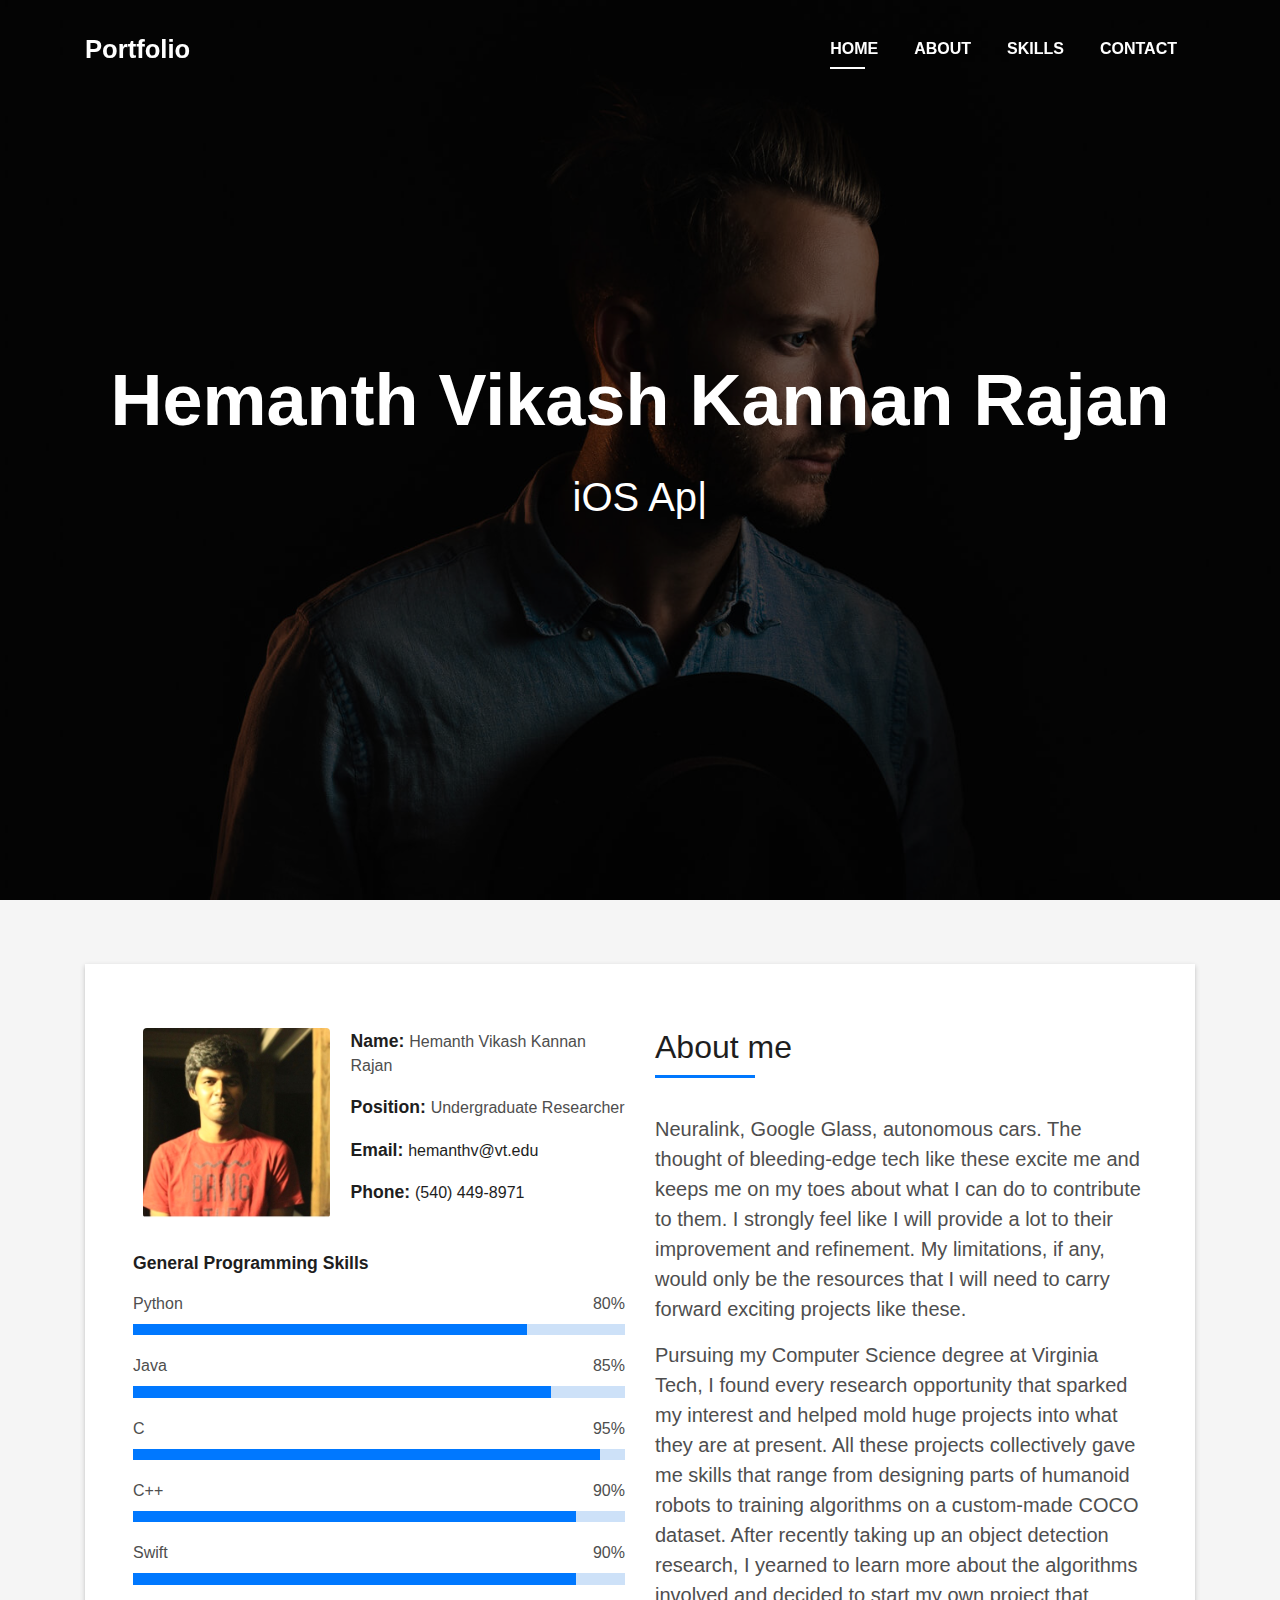
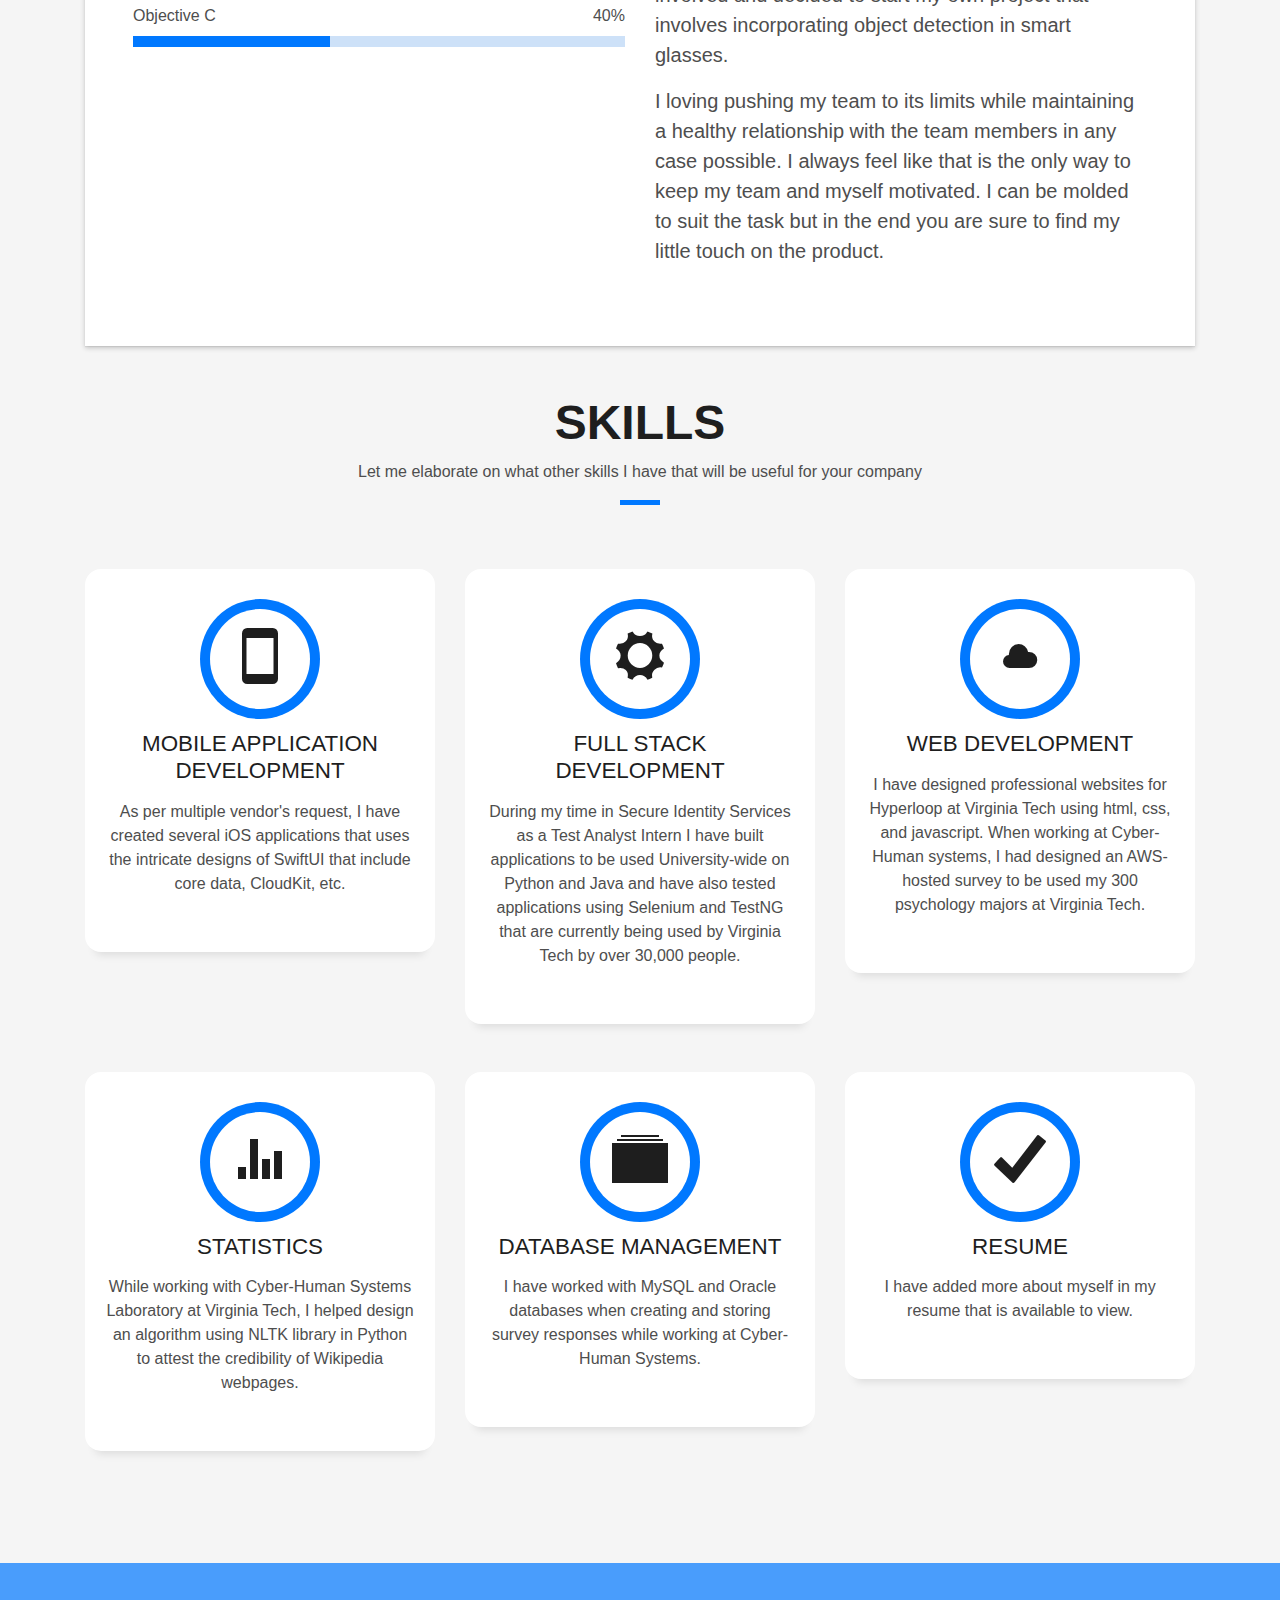
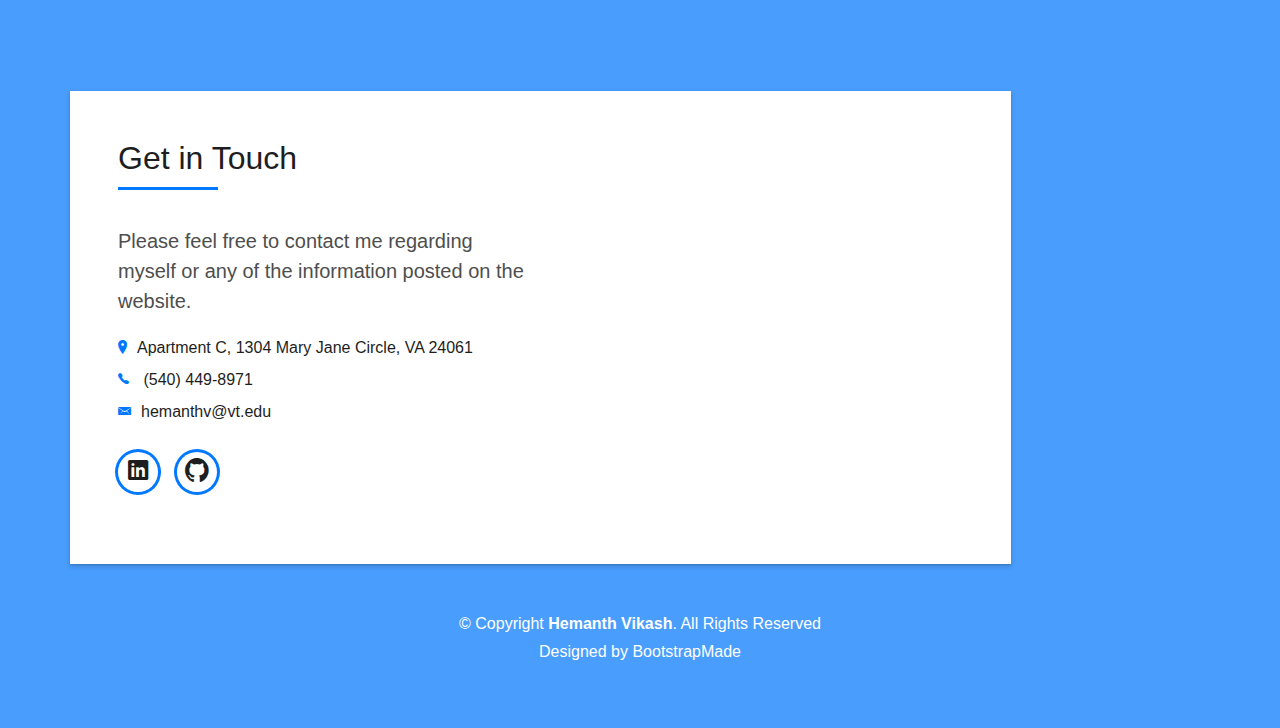
==== index.html @ 1d60324d "Initial commit" ====
<!DOCTYPE html>
<html lang="en">
<head>
  <meta charset="utf-8">
  <title>Hemanth Vikash Kannan Rajan</title>
  <meta content="width=device-width, initial-scale=1.0" name="viewport">
  <meta content="" name="keywords">
  <meta content="" name="description">

  <!-- Favicons -->
  <link href="img/favicon.png" rel="icon">
  <link href="img/apple-touch-icon.png" rel="apple-touch-icon">

  <!-- Bootstrap CSS File -->
  <link href="lib/bootstrap/css/bootstrap.min.css" rel="stylesheet">

  <!-- Libraries CSS Files -->
  <link href="lib/font-awesome/css/font-awesome.min.css" rel="stylesheet">
  <link href="lib/animate/animate.min.css" rel="stylesheet">
  <link href="lib/ionicons/css/ionicons.min.css" rel="stylesheet">
  <link href="lib/owlcarousel/assets/owl.carousel.min.css" rel="stylesheet">
  <link href="lib/lightbox/css/lightbox.min.css" rel="stylesheet">

  <!-- Main Stylesheet File -->
  <link href="css/style.css" rel="stylesheet">

  <!-- =======================================================
    Theme Name: DevFolio
    Theme URL: https://bootstrapmade.com/devfolio-bootstrap-portfolio-html-template/
    Author: BootstrapMade.com
    License: https://bootstrapmade.com/license/
  ======================================================= -->
</head>

<body id="page-top">

  <!--/ Nav Star /-->
  <nav class="navbar navbar-b navbar-trans navbar-expand-md fixed-top" id="mainNav">
    <div class="container">
      <a class="navbar-brand js-scroll" href="#page-top">Portfolio</a>
      <button class="navbar-toggler collapsed" type="button" data-toggle="collapse" data-target="#navbarDefault"
        aria-controls="navbarDefault" aria-expanded="false" aria-label="Toggle navigation">
        <span></span>
        <span></span>
        <span></span>
      </button>
      <div class="navbar-collapse collapse justify-content-end" id="navbarDefault">
        <ul class="navbar-nav">
          <li class="nav-item">
            <a class="nav-link js-scroll active" href="#home">Home</a>
          </li>
          <li class="nav-item">
            <a class="nav-link js-scroll" href="#about">About</a>
          </li>
          <li class="nav-item">
            <a class="nav-link js-scroll" href="#service">Skills</a>
          </li>
          <li class="nav-item">
            <a class="nav-link js-scroll" href="#contact">Contact</a>
          </li>
          <!--li class="nav-item">
              <a class="nav-link js-scroll" href="#blog">Portfolio</a>
          </li-->
        </ul>
      </div>
    </div>
  </nav>
  <!--/ Nav End /-->

  <!--/ Intro Skew Star /-->
  <div id="home" class="intro route bg-image" style="background-image: url(img/intro-bg.jpg)">
    <div class="overlay-itro"></div>
    <div class="intro-content display-table">
      <div class="table-cell">
        <div class="container">
          <!--<p class="display-6 color-d">Hello, world!</p>-->
          <h1 class="intro-title mb-4">Hemanth Vikash Kannan Rajan</h1>
          <p class="intro-subtitle">
            <span class="text-slider-items">iOS Application Developer,Data Analyst,Full Stack Developer,Web Developer</span>
            <strong class="text-slider"></strong>
          </p>
          <!-- <p class="pt-3"><a class="btn btn-primary btn js-scroll px-4" href="#about" role="button">Learn More</a></p> -->
        </div>
      </div>
    </div>
  </div>
  <!--/ Intro Skew End /-->

  <section id="about" class="about-mf sect-pt4 route">
    <div class="container">
      <div class="row">
        <div class="col-sm-12">
          <div class="box-shadow-full">
            <div class="row">
              <div class="col-md-6">
                <div class="row">
                  <div class="col-sm-6 col-md-5">
                    <div class="about-img">
                      <img src="img/My-small-image.png" class="img-fluid rounded b-shadow-a" alt="">
                    </div>
                  </div>
                  <div class="col-sm-6 col-md-7">
                    <div class="about-info">
                      <p><span class="title-s">Name: </span> <span>Hemanth Vikash Kannan Rajan</span></p>
                      <p><span class="title-s">Position: </span> <span>Undergraduate Researcher</span></p>
                      <p><span class="title-s">Email: </span> <span><a href="mailto:hemanthv@vt.edu">hemanthv@vt.edu</a></span></p>
                      <p><span class="title-s">Phone: </span> <span><a href="tel:540-449-8971">(540) 449-8971</a></span></p>
                    </div>
                  </div>
                </div>
                <div class="skill-mf">
                  <p class="title-s">General Programming Skills</p>
                  <span>Python</span> <span class="pull-right">80%</span>
                  <div class="progress">
                    <div class="progress-bar" role="progressbar" style="width: 80%;" aria-valuenow="80" aria-valuemin="0"
                      aria-valuemax="100"></div>
                  </div>
                  <span>Java</span> <span class="pull-right">85%</span>
                  <div class="progress">
                    <div class="progress-bar" role="progressbar" style="width: 85%" aria-valuenow="85" aria-valuemin="0"
                      aria-valuemax="100"></div>
                  </div>
                  <span>C</span> <span class="pull-right">95%</span>
                  <div class="progress">
                    <div class="progress-bar" role="progressbar" style="width: 95%" aria-valuenow="95" aria-valuemin="0"
                      aria-valuemax="100"></div>
                  </div>

                  <span>C++</span> <span class="pull-right">90%</span>
                  <div class="progress">
                    <div class="progress-bar" role="progressbar" style="width: 90%" aria-valuenow="90" aria-valuemin="0"
                      aria-valuemax="100"></div>
                  </div>

                  <span>Swift</span> <span class="pull-right">90%</span>
                  <div class="progress">
                    <div class="progress-bar" role="progressbar" style="width: 90%" aria-valuenow="90" aria-valuemin="0"
                      aria-valuemax="100"></div>
                  </div>
                  
                  <span>Objective C</span> <span class="pull-right">40%</span>
                  <div class="progress">
                    <div class="progress-bar" role="progressbar" style="width: 40%" aria-valuenow="40" aria-valuemin="0"
                      aria-valuemax="100"></div>
                  </div>

                </div>
              </div>
              <div class="col-md-6">
                <div class="about-me pt-4 pt-md-0">
                  <div class="title-box-2">
                    <h5 class="title-left">
                      About me
                    </h5>
                  </div>
                  <p class="lead">
                      Neuralink, Google Glass, autonomous cars. The thought of bleeding-edge tech like these excite me and keeps me on my toes about what I can do to contribute to them. 
                      I strongly feel like I will provide a lot to their improvement and refinement. 
                      My limitations, if any, would only be the resources that I will need to carry forward exciting projects like these.
                  </p>
                  <p class="lead">
                      Pursuing my Computer Science degree at Virginia Tech, I found every research opportunity that sparked my interest and helped mold huge projects into what they are at present. 
                      All these projects collectively gave me skills that range from designing parts of humanoid robots to training algorithms on a custom-made COCO dataset. 
                      After recently taking up an object detection research, I yearned to learn more about the algorithms involved and decided to start my own project that involves incorporating object detection in smart glasses.
                  </p>
                  <p class="lead">
                      I loving pushing my team to its limits while maintaining a healthy relationship with the team members in any case possible. 
                      I always feel like that is the only way to keep my team and myself motivated. 
                      I can be molded to suit the task but in the end you are sure to find my little touch on the product.
                  </p>
                </div>
              </div>
            </div>
          </div>
        </div>
      </div>
    </div>
  </section>

  <!--/ Section Services Star /-->
  <section id="service" class="services-mf route">
    <div class="container">
      <div class="row">
        <div class="col-sm-12">
          <div class="title-box text-center">
            <h3 class="title-a">
              Skills
            </h3>
            <p class="subtitle-a">
              Let me elaborate on what other skills I have that will be useful for your company
            </p>
            <div class="line-mf"></div>
          </div>
        </div>
      </div>
      <div class="row">

          
        <div class="col-md-4">
          <a href="https://code.vt.edu/ios-mobile-applications" target="_blank">
            <div class="service-box">
              <div class="service-ico">
                <span class="ico-circle"><i class="ion-android-phone-portrait"></i></span>
              </div>
              <div class="service-content">
                <h2 class="s-title">Mobile Application Development</h2>
                <p class="s-description text-center">
                  As per multiple vendor's request, I have created several iOS applications that uses the intricate
                  designs of SwiftUI that include core data, CloudKit, etc.
                </p>
              </div>
            </div>
          </a>
        </div>
        

        <div class="col-md-4">
          <a href="https://code.vt.edu/qav" target="_blank">
          <div class="service-box">
            <div class="service-ico">
              <span class="ico-circle"><i class="ion-gear-a"></i></span>
            </div>
            <div class="service-content">
              <h2 class="s-title">Full Stack Development</h2>
              <p class="s-description text-center">
                During my time in Secure Identity Services as a Test Analyst Intern
                I have built applications to be used University-wide on Python and Java
                and have also tested applications using Selenium and TestNG that are currently being used by Virginia 
                Tech by over 30,000 people.
              </p>
            </div>
          </div>
          </a>
        </div>


        <div class="col-md-4">
          <a href="http://papili.us/hyperloop/" target="_blank">
          <div class="service-box">
            <div class="service-ico">
              <span class="ico-circle"><i class="ion-ios-cloudy"></i></span>
            </div>
            <div class="service-content">
              <h2 class="s-title">Web Development</h2>
              <p class="s-description text-center">
                  I have designed professional websites for Hyperloop at Virginia Tech using html, css, and javascript.
                  When working at Cyber-Human systems, I had designed an AWS-hosted survey to be used my 300 psychology
                  majors at Virginia Tech.
              </p>
            </div>
          </div>
          </a>
        </div>


        <div class="col-md-4">
            <div class="service-box">
              <div class="service-ico">
                <span class="ico-circle"><i class="ion-stats-bars"></i></span>
              </div>
              <div class="service-content">
                <h2 class="s-title">Statistics</h2>
                <p class="s-description text-center">
                  While working with Cyber-Human Systems Laboratory at Virginia Tech, I helped design an algorithm
                  using NLTK library in Python to attest the credibility of Wikipedia webpages.
                </p>
              </div>
            </div>
        </div>


        <div class="col-md-4">
          <div class="service-box">
            <div class="service-ico">
              <span class="ico-circle"><i class="ion-ios-albums"></i></span>
            </div>
            <div class="service-content">
              <h2 class="s-title">Database Management</h2>
              <p class="s-description text-center">
                I have worked with MySQL and Oracle databases when creating and storing survey responses
                while working at Cyber-Human Systems.
              </p>
            </div>
          </div>
        </div>
        
        <div class="col-md-4">
          <a href="https://1drv.ms/b/s!Ah66f015pYwAgYNmk7uGRGP239gMpQ" target="_blank">
          <div class="service-box">
            <div class="service-ico">
              <span class="ico-circle"><i class="ion-checkmark"></i></span>
            </div>
            <div class="service-content">
              <h2 class="s-title">Resume</h2>
              <p class="s-description text-center">
                I have added more about myself in my resume that is available to view.
              </p>
            </div>
          </div>
          </a>
        </div>
      </div>
    </div>
  </section>
  <!--/ Section Services End /-->



    <!--/ Section Contact-Footer Star /-->
    <section class="paralax-mf footer-paralax bg-image sect-mt4 route" style="background-image: url(img/overlay-bg.jpg)">
      <div class="overlay-mf"></div>
      <div class="container">
        <div class="row">
          <div class="col-sm-14">
            <div class="contact-mf">
              <div id="contact" class="box-shadow-full">
                <div class="row">
                  <!--div class="col-md-6">
                    <div class="title-box-2">
                      <h5 class="title-left">
                        Send Message Us
                      </h5>
                    </div>
                    <div>

                        <form action="https://formspree.io/hemanthv@vt.edu" method="POST" role="form" class="contactForm">
                        <div id="sendmessage">Your message has been sent. Thank you!</div>
                        <div id="errormessage"></div>
                        <div class="row">
                          <div class="col-md-12 mb-3">
                            <div class="form-group">
                              <input type="text" name="name" class="form-control" id="name" placeholder="Your Name" data-rule="minlen:4" data-msg="Please enter at least 4 chars" />
                              <div class="validation"></div>
                            </div>
                          </div>
                          <div class="col-md-12 mb-3">
                            <div class="form-group">
                              <input type="email" class="form-control" name="_replyto" id="email" placeholder="Your Email" data-rule="email" data-msg="Please enter a valid email" />
                              <div class="validation"></div>
                            </div>
                          </div>
                          <div class="col-md-12 mb-3">
                              <div class="form-group">
                                <input type="text" class="form-control" name="subject" id="subject" placeholder="Subject" data-rule="minlen:4" data-msg="Please enter at least 8 chars of subject" />
                                <div class="validation"></div>
                              </div>
                          </div>
                          <div class="col-md-12 mb-3">
                            <div class="form-group">
                              <textarea class="form-control" name="message" rows="5" data-rule="required" data-msg="Please write something for us" placeholder="Message"></textarea>
                              <div class="validation"></div>
                            </div>
                          </div>
                          <div class="col-md-12">
                            <button type="submit" class="button button-a button-big button-rouded">Send Message</button>
                          </div>
                        </div>
                      </form>


                    </div>
                  </div-->
                  <div class="col-md-6">
                    <div class="title-box-2 pt-4 pt-md-0">
                      <h5 class="title-left">
                        Get in Touch
                      </h5>
                    </div>
                    <div class="more-info">
                      <p class="lead">
                        Please feel free to contact me regarding myself or any of the information posted on the website.
                      </p>
                      <ul class="list-ico">
                        <li><a href="https://www.google.com/maps/place/1304+Mary+Jane+Cir,+Blacksburg,+VA+24060/@37.2452206,-80.4199314,17z/data=!3m1!4b1!4m5!3m4!1s0x884d957c71775e51:0xccd27a52ad73f3fc!8m2!3d37.2452163!4d-80.4177427" target="_blank">
                          <span class="ion-ios-location"></span>Apartment C, 1304 Mary Jane Circle, VA 24061
                        </li></a>
                        <li><a href="tel:540-449-8971">
                          <span class="ion-ios-telephone"></span> (540) 449-8971</li></a>
                        <li><a href="mailto:hemanthv@vt.edu">
                          <span class="ion-email"></span>hemanthv@vt.edu</li></a>
                      </ul>
                    </div>
                    <div class="socials">
                      <ul>
                        <li><a href="https://www.linkedin.com/in/hemanth-vikash-kannan-rajan-b71063142/" target="_blank"><span class="ico-circle"><i class="ion-social-linkedin"></i></span></a></li>
                        <li><a href="https://github.com/HemanthVikash" target="_blank"><span class="ico-circle"><i class="ion-social-github"></i></span></a></li>
                        <!--li><a href=""><span class="ico-circle"><i class="ion-social-twitter"></i></span></a></li>
                        <li><a href=""><span class="ico-circle"><i class="ion-social-pinterest"></i></span></a></li-->
                      </ul>
                    </div>
                  </div>
                </div>
              </div>
            </div>
          </div>
        </div>
      </div>
      <footer>
        <div class="container">
          <div class="row">
            <div class="col-sm-12">
              <div class="copyright-box">
                <p class="copyright">&copy; Copyright <strong>Hemanth Vikash</strong>. All Rights Reserved</p>
                <div class="credits">
                  <!--
                    All the links in the footer should remain intact.
                    You can delete the links only if you purchased the pro version.
                    Licensing information: https://bootstrapmade.com/license/
                    Purchase the pro version with working PHP/AJAX contact form: https://bootstrapmade.com/buy/?theme=DevFolio
                  -->
                  Designed by <a href="https://bootstrapmade.com/">BootstrapMade</a>
                </div>
              </div>
            </div>
          </div>
        </div>
      </footer>
    </section>
    <!--/ Section Contact-footer End /-->










  <!--/ Section Blog Star /->
  <section id="blog" class="blog-mf sect-pt4 route">
    <div class="container">
      <div class="row">
        <div class="col-sm-12">
          <div class="title-box text-center">
            <h3 class="title-a">
              Blog
            </h3>
            <p class="subtitle-a">
              Lorem ipsum, dolor sit amet consectetur adipisicing elit.
            </p>
            <div class="line-mf"></div>
          </div>
        </div>
      </div>
      <div class="row">
        <div class="col-md-4">
          <div class="card card-blog">
            <div class="card-img">
              <a href="blog-single.html"><img src="img/post-1.jpg" alt="" class="img-fluid"></a>
            </div>
            <div class="card-body">
              <div class="card-category-box">
                <div class="card-category">
                  <h6 class="category">Travel</h6>
                </div>
              </div>
              <h3 class="card-title"><a href="blog-single.html">See more ideas about Travel</a></h3>
              <p class="card-description">
                Proin eget tortor risus. Pellentesque in ipsum id orci porta dapibus. Praesent sapien massa, convallis
                a pellentesque nec,
                egestas non nisi.
              </p>
            </div>
            <div class="card-footer">
              <div class="post-author">
                <a href="#">
                  <img src="img/testimonial-2.jpg" alt="" class="avatar rounded-circle">
                  <span class="author">Morgan Freeman</span>
                </a>
              </div>
              <div class="post-date">
                <span class="ion-ios-clock-outline"></span> 10 min
              </div>
            </div>
          </div>
        </div>
        <div class="col-md-4">
          <div class="card card-blog">
            <div class="card-img">
              <a href="blog-single.html"><img src="img/post-2.jpg" alt="" class="img-fluid"></a>
            </div>
            <div class="card-body">
              <div class="card-category-box">
                <div class="card-category">
                  <h6 class="category">Web Design</h6>
                </div>
              </div>
              <h3 class="card-title"><a href="blog-single.html">See more ideas about Travel</a></h3>
              <p class="card-description">
                Proin eget tortor risus. Pellentesque in ipsum id orci porta dapibus. Praesent sapien massa, convallis
                a pellentesque nec,
                egestas non nisi.
              </p>
            </div>
            <div class="card-footer">
              <div class="post-author">
                <a href="#">
                  <img src="img/testimonial-2.jpg" alt="" class="avatar rounded-circle">
                  <span class="author">Morgan Freeman</span>
                </a>
              </div>
              <div class="post-date">
                <span class="ion-ios-clock-outline"></span> 10 min
              </div>
            </div>
          </div>
        </div>
        <div class="col-md-4">
          <div class="card card-blog">
            <div class="card-img">
              <a href="blog-single.html"><img src="img/post-3.jpg" alt="" class="img-fluid"></a>
            </div>
            <div class="card-body">
              <div class="card-category-box">
                <div class="card-category">
                  <h6 class="category">Web Design</h6>
                </div>
              </div>
              <h3 class="card-title"><a href="blog-single.html">See more ideas about Travel</a></h3>
              <p class="card-description">
                Proin eget tortor risus. Pellentesque in ipsum id orci porta dapibus. Praesent sapien massa, convallis
                a pellentesque nec,
                egestas non nisi.
              </p>
            </div>
            <div class="card-footer">
              <div class="post-author">
                <a href="#">
                  <img src="img/testimonial-2.jpg" alt="" class="avatar rounded-circle">
                  <span class="author">Morgan Freeman</span>
                </a>
              </div>
              <div class="post-date">
                <span class="ion-ios-clock-outline"></span> 10 min
              </div>
            </div>
          </div>
        </div>
      </div>
    </div>
  </section>
  <!--/ Section Blog End /-->



  <a href="#" class="back-to-top"><i class="fa fa-chevron-up"></i></a>
  <div id="preloader"></div>

  <!-- JavaScript Libraries -->
  <script src="lib/jquery/jquery.min.js"></script>
  <script src="lib/jquery/jquery-migrate.min.js"></script>
  <script src="lib/popper/popper.min.js"></script>
  <script src="lib/bootstrap/js/bootstrap.min.js"></script>
  <script src="lib/easing/easing.min.js"></script>
  <script src="lib/counterup/jquery.waypoints.min.js"></script>
  <script src="lib/counterup/jquery.counterup.js"></script>
  <script src="lib/owlcarousel/owl.carousel.min.js"></script>
  <script src="lib/lightbox/js/lightbox.min.js"></script>
  <script src="lib/typed/typed.min.js"></script>
  <!-- Contact Form JavaScript File -->
  <script src="contactform/contactform.js"></script>

  <!-- Template Main Javascript File -->
  <script src="js/main.js"></script>

</body>
</html>
---- css/style.css ----
/*
  Theme Name: DevFolio
  Theme URL: https://bootstrapmade.com/devfolio-bootstrap-portfolio-html-template/
  Author: BootstrapMade.com
  License: https://bootstrapmade.com/license/
*/

/*======================================
//--//-->   STYLES GENERALES
======================================*/

body {
  background-color: #f5f5f5;
  color: #4e4e4e;
}

h1,
h2,
h3,
h4,
h5,
h6 {
  color: #1e1e1e;
}

a {
  color: #1e1e1e;
  transition: all 0.5s ease-in-out;
}

a:hover {
  color: #0078ff;
  text-decoration: none;
  transition: all 0.5s ease-in-out;
}

.p-r {
  position: relative;
}

.color-a {
  color: #0078ff;
}

.color-d {
  color: #f5f5f5;
}

.color-text-a {
  color: #4e4e4e;
}

.box-shadow,
.paralax-mf,
.service-box,
.work-box,
.card-blog {
  box-shadow: 0 13px 8px -10px rgba(0, 0, 0, 0.1);
}

.box-shadow-a,
.button:hover {
  box-shadow: 0 0 0 4px #cde1f8;
}

.display-5 {
  font-size: 2.5rem;
  font-weight: 300;
  line-height: 1.1;
}

.display-6 {
  font-size: 2rem;
  font-weight: 300;
  line-height: 1.1;
}

.avatar {
  width: 32px;
  height: 32px;
  margin-right: 4px;
  overflow: hidden;
}

.bg-image {
  background-repeat: no-repeat;
  background-attachment: fixed;
  background-size: cover;
  background-position: center center;
}

.overlay-mf {
  background-color: #0078ff;
}

.overlay-mf {
  position: absolute;
  top: 0;
  left: 0px;
  padding: 0;
  height: 100%;
  width: 100%;
  opacity: .7;
}

.paralax-mf {
  position: relative;
  padding: 8rem 0;
}

.display-table {
  width: 100%;
  height: 100%;
  display: table;
}

.table-cell {
  display: table-cell;
  vertical-align: middle;
}

/*--/ Sections /--*/

.sect-4 {
  padding: 4rem 0;
}

.sect-pt4 {
  padding-top: 4rem;
}

.sect-mt4 {
  margin-top: 4rem;
}

/*--/ Title s /--*/

.title-s {
  font-weight: 600;
  color: #1e1e1e;
  font-size: 1.1rem;
}

/*--/ Title A /--*/

.title-box {
  margin-bottom: 4rem;
}

.title-a {
  font-size: 3rem;
  font-weight: bold;
  text-transform: uppercase;
}

.subtitle-a {
  color: #4e4e4e;
}

.line-mf {
  width: 40px;
  height: 5px;
  background-color: #0078ff;
  margin: 0 auto;
}

/*--/ Title Left /--*/

.title-box-2 {
  margin-bottom: 3rem;
}

.title-left {
  font-size: 2rem;
  position: relative;
}

.title-left:before {
  content: '';
  position: absolute;
  height: 3px;
  background-color: #0078ff;
  width: 100px;
  bottom: -12px;
}

/*------/ Box /------*/

.box-pl2 {
  padding-left: 2rem;
}

.box-shadow-full {
  padding: 3rem 1.25rem;
  position: relative;
  background-color: #fff;
  margin-bottom: 3rem;
  z-index: 2;
  box-shadow: 0 1px 1px 0 rgba(0, 0, 0, 0.06), 0 2px 5px 0 rgba(0, 0, 0, 0.2);
}

/*------/ Socials /------*/

.socials {
  padding: 1.5rem 0;
}

.socials ul li {
  display: inline-block;
}

.socials .ico-circle {
  height: 40px;
  width: 40px;
  font-size: 1.7rem;
  border-radius: 50%;
  line-height: 1.4;
  margin: 0 15px 0 0;
  box-shadow: 0 0 0 3px #0078ff;
  transition: all 500ms ease;
}

.socials .ico-circle:hover {
  background-color: #0078ff;
  color: #fff;
  box-shadow: 0 0 0 3px #cde1f8;
  transition: all 500ms ease;
}

/*------/ Ul resect /------*/

.ul-resect,
.socials ul,
.list-ico,
.blog-wrapper .post-meta ul,
.box-comments .list-comments,
.widget-sidebar .list-sidebar,
.widget-tags ul {
  list-style: none;
  padding-left: 0;
  margin-bottom: 0;
}

.list-ico {
  line-height: 2;
}

.list-ico span {
  color: #0078ff;
  margin-right: 10px;
}

/*------/ Ico Circle /------*/

.ico-circle {
  height: 100px;
  width: 100px;
  font-size: 2rem;
  border-radius: 50%;
  line-height: 1.55;
  margin: 0 auto;
  text-align: center;
  box-shadow: 0 0 0 10px #0078ff;
  display: block;
}

/*------/ Owl Carousel /------*/

.owl-theme .owl-dots {
  text-align: center;
  margin-top: 18px;
}

.owl-theme .owl-dots .owl-dot {
  display: inline-block;
}

.owl-theme .owl-dots .owl-dot span {
  width: 18px;
  height: 7px;
  margin: 5px 5px;
  background: #cde1f8;
  border: 0px solid #cde1f8;
  display: block;
  transition: all 0.6s ease-in-out;
  cursor: pointer;
}

.owl-theme .owl-dots .owl-dot:hover span {
  background-color: #cde1f8;
}

.owl-theme .owl-dots .owl-dot.active span {
  background-color: #1B1B1B;
  width: 25px;
}

/*--/ Scrolltop s /--*/

.scrolltop-mf {
  position: relative;
  display: none;
}

.scrolltop-mf span {
  z-index: 999;
  position: fixed;
  width: 42px;
  height: 42px;
  background-color: #0078ff;
  opacity: .7;
  font-size: 1.6rem;
  line-height: 1.5;
  text-align: center;
  color: #fff;
  top: auto;
  left: auto;
  right: 30px;
  bottom: 50px;
  cursor: pointer;
  border-radius: 50%;
}

/* Back to top button */

.back-to-top {
  position: fixed;
  display: none;
  background: #0078ff;
  color: #fff;
  width: 44px;
  height: 44px;
  text-align: center;
  line-height: 1;
  font-size: 16px;
  border-radius: 50%;
  right: 15px;
  bottom: 15px;
  transition: background 0.5s;
  z-index: 11;
}

.back-to-top i {
  padding-top: 12px;
  color: #fff;
}

/* Prelaoder */

#preloader {
  position: fixed;
  top: 0;
  left: 0;
  right: 0;
  bottom: 0;
  z-index: 9999;
  overflow: hidden;
  background: #fff;
}

#preloader:before {
  content: "";
  position: fixed;
  top: calc(50% - 30px);
  left: calc(50% - 30px);
  border: 6px solid #f2f2f2;
  border-top: 6px solid #0078ff;
  border-radius: 50%;
  width: 60px;
  height: 60px;
  -webkit-animation: animate-preloader 1s linear infinite;
  animation: animate-preloader 1s linear infinite;
}

@-webkit-keyframes animate-preloader {
  0% {
    -webkit-transform: rotate(0deg);
    transform: rotate(0deg);
  }

  100% {
    -webkit-transform: rotate(360deg);
    transform: rotate(360deg);
  }
}

@keyframes animate-preloader {
  0% {
    -webkit-transform: rotate(0deg);
    transform: rotate(0deg);
  }

  100% {
    -webkit-transform: rotate(360deg);
    transform: rotate(360deg);
  }
}

/*======================================
//--//-->   NAVBAR
======================================*/

.navbar-b {
  transition: all .5s ease-in-out;
  background-color: transparent;
  padding-top: 1.563rem;
  padding-bottom: 1.563rem;
}

.navbar-b.navbar-reduce {
  box-shadow: 0px 6px 9px 0px rgba(0, 0, 0, 0.06);
}

.navbar-b.navbar-trans .nav-item,
.navbar-b.navbar-reduce .nav-item {
  position: relative;
  padding-right: 10px;
  padding-left: 0;
}

.navbar-b.navbar-trans .nav-link,
.navbar-b.navbar-reduce .nav-link {
  color: #fff;
  text-transform: uppercase;
  font-weight: 600;
}

.navbar-b.navbar-trans .nav-link:before,
.navbar-b.navbar-reduce .nav-link:before {
  content: '';
  position: absolute;
  margin-left: 0px;
  width: 0%;
  bottom: 0;
  left: 0;
  height: 2px;
  transition: all 500ms ease;
}

.navbar-b.navbar-trans .nav-link:hover,
.navbar-b.navbar-reduce .nav-link:hover {
  color: #1B1B1B;
}

.navbar-b.navbar-trans .nav-link:hover:before,
.navbar-b.navbar-reduce .nav-link:hover:before {
  width: 35px;
}

.navbar-b.navbar-trans .show > .nav-link:before,
.navbar-b.navbar-trans .active > .nav-link:before,
.navbar-b.navbar-trans .nav-link.show:before,
.navbar-b.navbar-trans .nav-link.active:before,
.navbar-b.navbar-reduce .show > .nav-link:before,
.navbar-b.navbar-reduce .active > .nav-link:before,
.navbar-b.navbar-reduce .nav-link.show:before,
.navbar-b.navbar-reduce .nav-link.active:before {
  width: 35px;
}

.navbar-b.navbar-trans .nav-link:before {
  background-color: #fff;
}

.navbar-b.navbar-trans .nav-link:hover {
  color: #fff;
}

.navbar-b.navbar-trans .show > .nav-link,
.navbar-b.navbar-trans .active > .nav-link,
.navbar-b.navbar-trans .nav-link.show,
.navbar-b.navbar-trans .nav-link.active {
  color: #fff;
}

.navbar-b.navbar-reduce {
  transition: all .5s ease-in-out;
  background-color: #fff;
  padding-top: 15px;
  padding-bottom: 15px;
}

.navbar-b.navbar-reduce .nav-link {
  color: #0078ff;
}

.navbar-b.navbar-reduce .nav-link:before {
  background-color: #0078ff;
}

.navbar-b.navbar-reduce .nav-link:hover {
  color: #0078ff;
}

.navbar-b.navbar-reduce .show > .nav-link,
.navbar-b.navbar-reduce .active > .nav-link,
.navbar-b.navbar-reduce .nav-link.show,
.navbar-b.navbar-reduce .nav-link.active {
  color: #0078ff;
}

.navbar-b.navbar-reduce .navbar-brand {
  color: #0078ff;
}

.navbar-b.navbar-reduce .navbar-toggler span {
  background-color: #1B1B1B;
}

.navbar-b .navbar-brand {
  color: #fff;
  font-size: 1.6rem;
  font-weight: 600;
}

.navbar-b .navbar-nav .dropdown-item.show .dropdown-menu,
.navbar-b .dropdown.show .dropdown-menu,
.navbar-b .dropdown-btn.show .dropdown-menu {
  -webkit-transform: translate3d(0px, 0px, 0px);
  transform: translate3d(0px, 0px, 0px);
  visibility: visible !important;
}

.navbar-b .dropdown-menu {
  margin: 1.12rem 0 0;
  border-radius: 0;
}

.navbar-b .dropdown-menu .dropdown-item {
  padding: .7rem 1.7rem;
  transition: all 500ms ease;
}

.navbar-b .dropdown-menu .dropdown-item:hover {
  background-color: #0078ff;
  color: #fff;
  transition: all 500ms ease;
}

.navbar-b .dropdown-menu .dropdown-item.active {
  background-color: #0078ff;
}

/*--/ Hamburger Navbar /--*/

.navbar-toggler {
  position: relative;
}

.navbar-toggler:focus,
.navbar-toggler:active {
  outline: 0;
}

.navbar-toggler span {
  display: block;
  background-color: #fff;
  height: 3px;
  width: 25px;
  margin-top: 4px;
  margin-bottom: 4px;
  -webkit-transform: rotate(0deg);
  transform: rotate(0deg);
  left: 0;
  opacity: 1;
}

.navbar-toggler span:nth-child(1),
.navbar-toggler span:nth-child(3) {
  transition: -webkit-transform .35s ease-in-out;
  transition: transform .35s ease-in-out;
  transition: transform .35s ease-in-out, -webkit-transform .35s ease-in-out;
}

.navbar-toggler:not(.collapsed) span:nth-child(1) {
  position: absolute;
  left: 12px;
  top: 10px;
  -webkit-transform: rotate(135deg);
  transform: rotate(135deg);
  opacity: 0.9;
}

.navbar-toggler:not(.collapsed) span:nth-child(2) {
  height: 12px;
  visibility: hidden;
  background-color: transparent;
}

.navbar-toggler:not(.collapsed) span:nth-child(3) {
  position: absolute;
  left: 12px;
  top: 10px;
  -webkit-transform: rotate(-135deg);
  transform: rotate(-135deg);
  opacity: 0.9;
}

/*======================================
//--//-->   INTRO
======================================*/

.intro {
  height: 100vh;
  position: relative;
  color: #fff;
}

.intro .intro-content {
  text-align: center;
  position: absolute;
}

.intro .overlay-itro {
  background-color: rgba(0, 0, 0, 0.6);
  position: absolute;
  top: 0;
  left: 0px;
  padding: 0;
  height: 100%;
  width: 100%;
  opacity: .9;
}

.intro .intro-title {
  color: #fff;
  font-weight: 600;
  font-size: 3rem;
}

.intro .intro-subtitle {
  font-size: 1.5rem;
  font-weight: 300;
}

.intro .text-slider-items {
  display: none;
}

.intro-single {
  height: 350px;
}

.intro-single .intro-content {
  margin-top: 30px;
}

.intro-single .intro-title {
  text-transform: uppercase;
  font-size: 3rem;
}

.intro-single .breadcrumb {
  background-color: transparent;
  color: #0078ff;
}

.intro-single .breadcrumb .breadcrumb-item:before {
  color: #cde1f8;
}

.intro-single .breadcrumb .breadcrumb-item.active {
  color: #cde1f8;
}

.intro-single .breadcrumb a {
  color: #fff;
}

/*======================================
//--//-->   ABOUT
======================================*/

.about-mf .box-shadow-full {
  padding-top: 4rem;
  padding-bottom: 4rem;
}

.about-mf .about-img {
  margin-bottom: 2rem;
}

.about-mf .about-img img {
  margin-left: 10px;
}

.skill-mf span {
  color: #4e4e4e;
}

.skill-mf .progress {
  background-color: #cde1f8;
  margin: .5rem 0 1.2rem 0;
  border-radius: 0;
  height: .7rem;
}

.skill-mf .progress .progress-bar {
  height: .7rem;
  background-color: #0078ff;
}

/*======================================
//--//-->   SERVICES
======================================*/

.service-box {
  background-color: #fff;
  padding: 2.5rem 1.3rem;
  border-radius: 1rem;
  margin-bottom: 3rem;
}

.service-box:hover .ico-circle {
  transition: all 500ms ease;
  color: #fff;
  background-color: #0078ff;
  box-shadow: 0 0 0 10px #cde1f8;
}

.service-box .service-ico {
  margin-bottom: 1rem;
  color: #1e1e1e;
}

.service-box .ico-circle {
  transition: all 500ms ease;
  font-size: 4rem;
}

.service-box .s-title {
  font-size: 1.4rem;
  text-transform: uppercase;
  text-align: center;
  padding: .4rem 0;
}

.service-box .s-description {
  color: #4e4e4e;
}

/*======================================
//--//-->   COUNTER
======================================*/

.counter-box {
  color: #fff;
  text-align: center;
}

.counter-ico {
  margin-bottom: 1rem;
}

.counter-ico .ico-circle {
  height: 60px;
  width: 60px;
  line-height: 1.8;
  box-shadow: 0 0 0 10px #cde1f8;
}

.counter-num .counter {
  font-size: 2rem;
  margin-bottom: 0;
}

/*======================================
//--//-->   PORTFOLIO
======================================*/

.work-box {
  margin-bottom: 3rem;
  -webkit-backface-visibility: hidden;
  backface-visibility: hidden;
  background-color: #fff;
}

.work-box:hover img {
  -webkit-transform: scale(1.3);
  transform: scale(1.3);
}

.work-img {
  display: block;
  overflow: hidden;
}

.work-img img {
  transition: all 1s;
}

.work-content {
  padding: 2rem 3% 1rem 4%;
}

.work-content .w-more {
  color: #4e4e4e;
  font-size: .8rem;
}

.work-content .w-more .w-ctegory {
  color: #0078ff;
}

.work-content .w-like {
  font-size: 2.5rem;
  color: #0078ff;
  float: right;
}

.work-content .w-like a {
  color: #0078ff;
}

.work-content .w-like .num-like {
  font-size: .7rem;
}

.w-title {
  font-size: 1.2rem;
}

/*======================================
//--//-->   TESTIMONIALS
======================================*/

.testimonials .owl-carousel .owl-item img {
  width: auto;
}

.testimonial-box {
  color: #fff;
  text-align: center;
}

.testimonial-box .author-test {
  margin-top: 1rem;
}

.testimonial-box .author-test img {
  margin: 0 auto;
}

.testimonial-box .author {
  color: #fff;
  text-transform: uppercase;
  font-weight: 600;
  margin: 1rem 0;
  display: block;
  font-size: 1.4rem;
}

.testimonial-box .comit {
  font-size: 2rem;
  color: #0078ff;
  background-color: #fff;
  width: 52px;
  height: 52px;
  display: block;
  margin: 0 auto;
  border-radius: 50%;
  line-height: 1.6;
}

/*======================================
//--//-->   BLOG
======================================*/

.card-blog .card-body {
  position: relative;
}

.card-blog .card-category-box {
  position: absolute;
  text-align: center;
  top: -16px;
  left: 15px;
  right: 15px;
  line-height: 25px;
  overflow: hidden;
}

.card-blog .card-category {
  display: inline-block;
  color: #fff;
  padding: 0 15px 5px;
  overflow: hidden;
  background-color: #0078ff;
  border-radius: 4px;
}

.card-blog .card-category .category {
  color: #fff;
  display: inline-block;
  text-transform: uppercase;
  font-size: .7rem;
  letter-spacing: .1px;
  margin-bottom: 0;
}

.card-blog .card-title {
  font-size: 1.3rem;
  margin-top: .6rem;
}

.card-blog .card-description {
  color: #4e4e4e;
}

.card-blog .post-author {
  display: inline-block;
}

.card-blog .post-date {
  color: #4e4e4e;
  display: inline-block;
  float: right;
}

/*======================================
//--//-->   BLOG-SINGLE
======================================*/

.post-box,
.form-comments,
.box-comments,
.widget-sidebar {
  padding: 2rem;
  background-color: #fff;
  margin-bottom: 3rem;
}

.blog-wrapper .article-title {
  font-size: 1.5rem;
}

.blog-wrapper .post-meta {
  margin: 1rem 0;
}

.blog-wrapper .post-meta ul {
  border-left: 4px solid #0078ff;
  margin-top: 1rem;
}

.blog-wrapper .post-meta ul li {
  display: inline-block;
  margin-left: 15px;
}

.blog-wrapper .post-meta ul a {
  color: #0078ff;
}

.blog-wrapper .post-meta ul span {
  color: #1e1e1e;
}

.blog-wrapper .blockquote {
  border-left: 4px solid #0078ff;
  padding: 18px;
  font-style: italic;
}

/*------/ Comments /------*/

.box-comments .list-comments li {
  padding-bottom: 40px;
}

.box-comments .list-comments .comment-avatar {
  display: table-cell;
  vertical-align: top;
}

.box-comments .list-comments .comment-avatar img {
  width: 80px;
  height: 80px;
}

.box-comments .list-comments .comment-author {
  font-size: 1.3rem;
}

.box-comments .list-comments .comment-details {
  display: table-cell;
  vertical-align: top;
  padding-left: 25px;
}

.box-comments .list-comments a {
  color: #0078ff;
}

.box-comments .list-comments span {
  color: #1e1e1e;
  font-style: italic;
}

.box-comments .comment-children {
  margin-left: 40px;
}

/*------/ Sidebar /------*/

.widget-sidebar .sidebar-title {
  font-size: 1.6rem;
  font-weight: 600;
  border-left: 5px solid #0078ff;
  padding-left: 15px;
  text-transform: uppercase;
  margin-bottom: 1.5rem;
}

.widget-sidebar .list-sidebar li {
  position: relative;
  padding: 6px 0 6px 24px;
}

.widget-sidebar .list-sidebar li:before {
  position: absolute;
  content: "";
  width: 10px;
  height: 1px;
  left: 0;
  background-color: #0078ff;
  top: 20px;
}

.sidebar-search input {
  background-color: #fff;
  border-radius: 0;
  transition: all 0.5s ease-in-out;
}

.sidebar-search .btn-search {
  background-color: #0078ff;
  border-color: #0078ff;
  border-radius: 0;
  padding-left: 20px;
  padding-right: 20px;
}

.widget-tags ul li {
  display: inline-block;
  background-color: #0078ff;
  padding: .2rem .6rem;
  margin-bottom: .5rem;
  border-radius: 15px;
}

.widget-tags ul li a {
  color: #fff;
}

/*======================================
//--//-->   CONTACT
======================================*/

.footer-paralax {
  padding: 4rem 0 0 0;
}

.contact-mf {
  margin-top: 4rem;
}

/*======================================
//--//-->   FOOTER
======================================*/

footer {
  text-align: center;
  color: #fff;
  padding-bottom: 4rem;
}

footer .copyright {
  margin-bottom: .3rem;
}

footer .credits {
  margin-bottom: 0;
}

footer .credits a {
  color: #fff;
}

/*======================================
//--//-->   CONtaCT FORM
======================================*/

#sendmessage {
  color: #0078ff;
  border: 1px solid #0078ff;
  display: none;
  text-align: center;
  padding: 15px;
  font-weight: 600;
  margin-bottom: 15px;
}

#errormessage {
  color: red;
  display: none;
  border: 1px solid red;
  text-align: center;
  padding: 15px;
  font-weight: 600;
  margin-bottom: 15px;
}

#sendmessage.show,
#errormessage.show,
.show {
  display: block;
}

.validation {
  color: red;
  display: none;
  margin: 0 0 20px;
  font-weight: 400;
  font-size: 13px;
}

/*======================================
//--//-->   BUTTON
======================================*/

.button {
  display: inline-block;
  padding: .3rem .6rem;
  text-align: center;
  vertical-align: middle;
  -webkit-user-select: none;
  -moz-user-select: none;
  -ms-user-select: none;
  user-select: none;
  font-size: 1rem;
  border-radius: .3rem;
  border: 1px solid transparent;
  transition: all 500ms ease;
  cursor: pointer;
}

.button:focus {
  outline: 0;
}

.button:hover {
  background-color: #0062d3;
  color: #fff;
  transition: all 500ms ease;
}

.button-a {
  background-color: #0078ff;
  color: #fff;
  border-color: #cde1f8;
}

.button-big {
  padding: .9rem 2.3rem;
  font-size: 1.2rem;
}

.button-rouded {
  border-radius: 5rem;
}

.btn-lg {
  padding: .5rem 1rem;
  font-size: 1.25rem;
  line-height: 1.5;
  border-radius: .3rem;
}

@media (min-width: 577px) {
  .counter-box {
    margin-bottom: 1.8rem;
  }
}

@media (min-width: 767px) {
  .about-mf .box-pl2 {
    margin-top: 3rem;
    padding-left: 0rem;
  }

  .card-blog {
    margin-bottom: 3rem;
  }

  .contact-mf .box-pl2 {
    margin-top: 3rem;
    padding-left: 0rem;
  }
}

@media (min-width: 768px) {
  .box-shadow-full {
    padding: 3rem;
  }

  .navbar-b.navbar-trans .nav-item,
  .navbar-b.navbar-reduce .nav-item {
    padding-left: 10px;
  }

  .navbar-b.navbar-trans .nav-link:before,
  .navbar-b.navbar-reduce .nav-link:before {
    margin-left: 18px;
  }

  .intro .intro-title {
    font-size: 4.5rem;
  }

  .intro .intro-subtitle {
    font-size: 2.5rem;
  }

  .intro-single .intro-title {
    font-size: 3.5rem;
  }

  .testimonial-box .description {
    padding: 0 5rem;
  }

  .post-box,
  .form-comments,
  .box-comments,
  .widget-sidebar {
    padding: 3rem;
  }

  .blog-wrapper .article-title {
    font-size: 1.9rem;
  }

  .box-comments .list-comments .comment-author {
    font-size: 1.5rem;
  }
}

@media (min-width: 992px) {
  .testimonial-box .description {
    padding: 0 8rem;
  }
}

@media (min-width: 1200px) {
  .testimonial-box .description {
    padding: 0 13rem;
  }
}

@media (max-width: 1024px) {
  .bg-image {
    background-attachment: scroll;
  }
}

@media (max-width: 768px) {
  .back-to-top {
    bottom: 15px;
  }
}
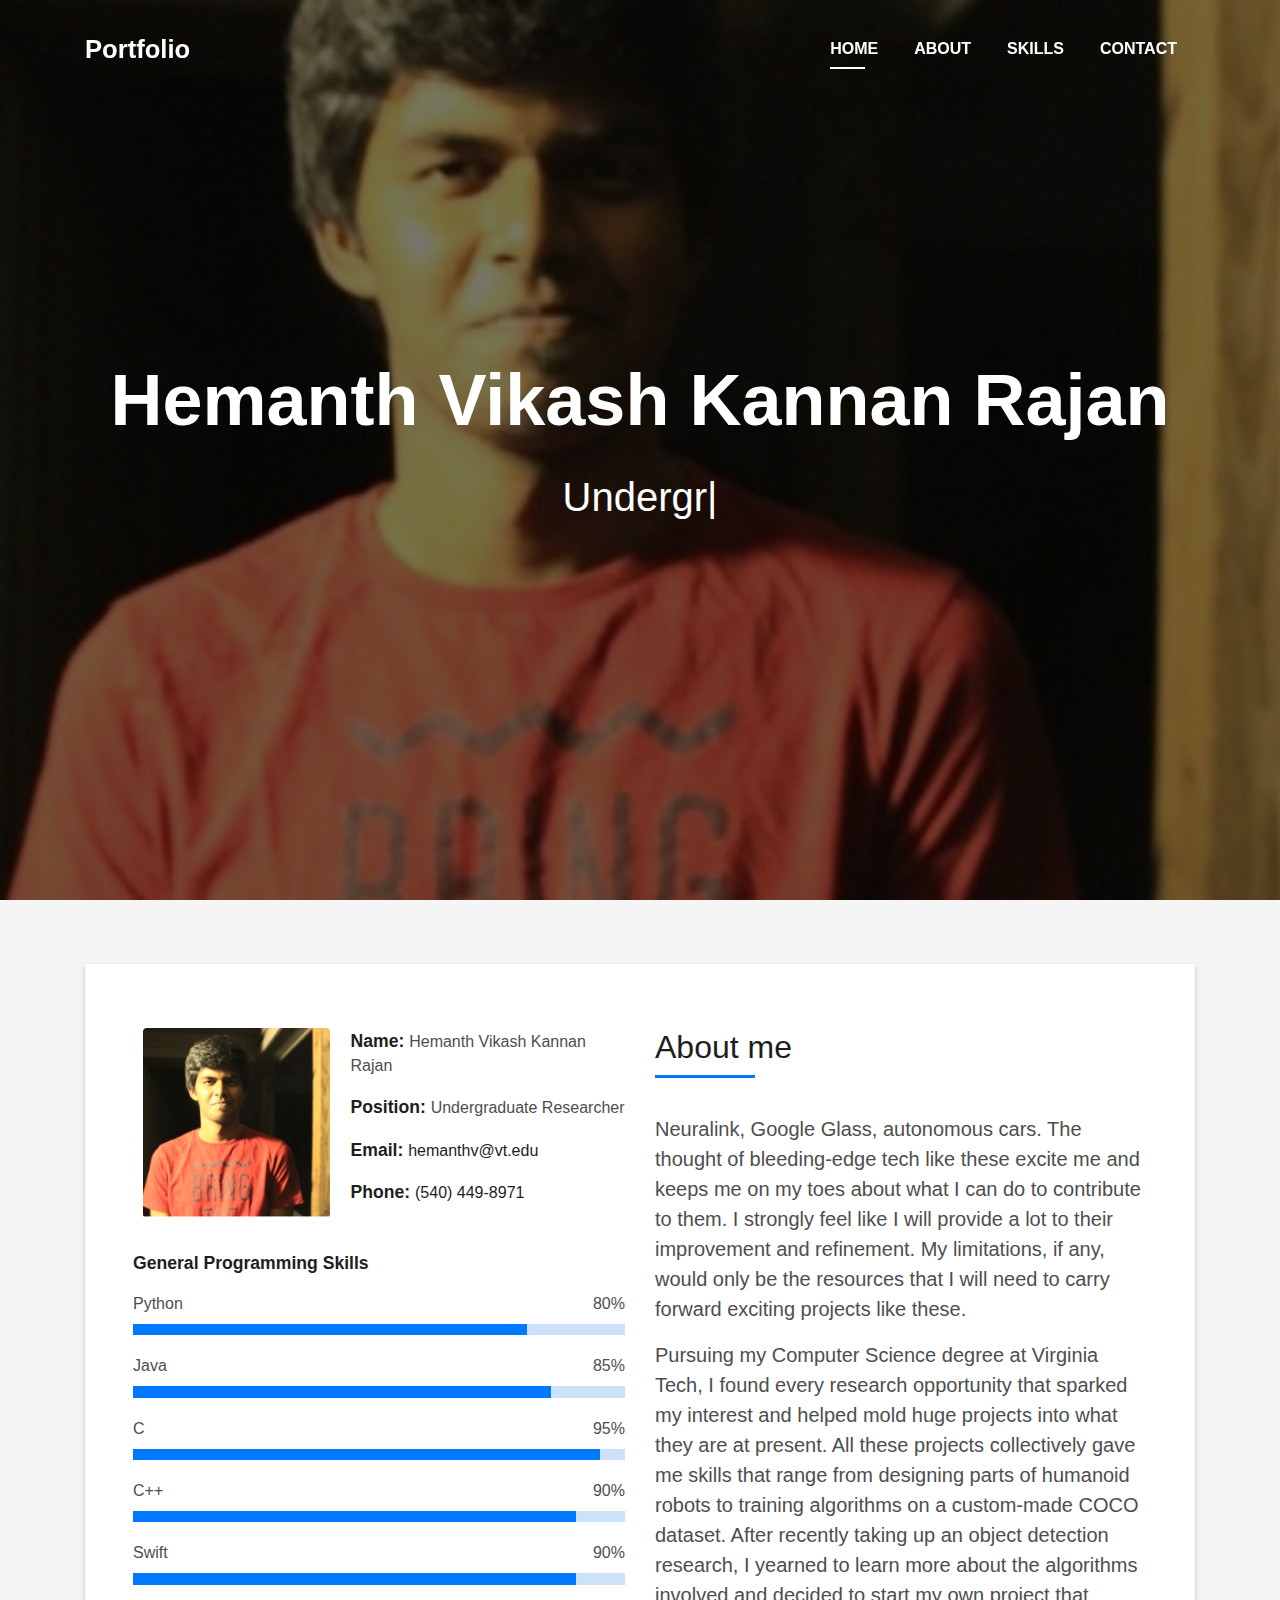
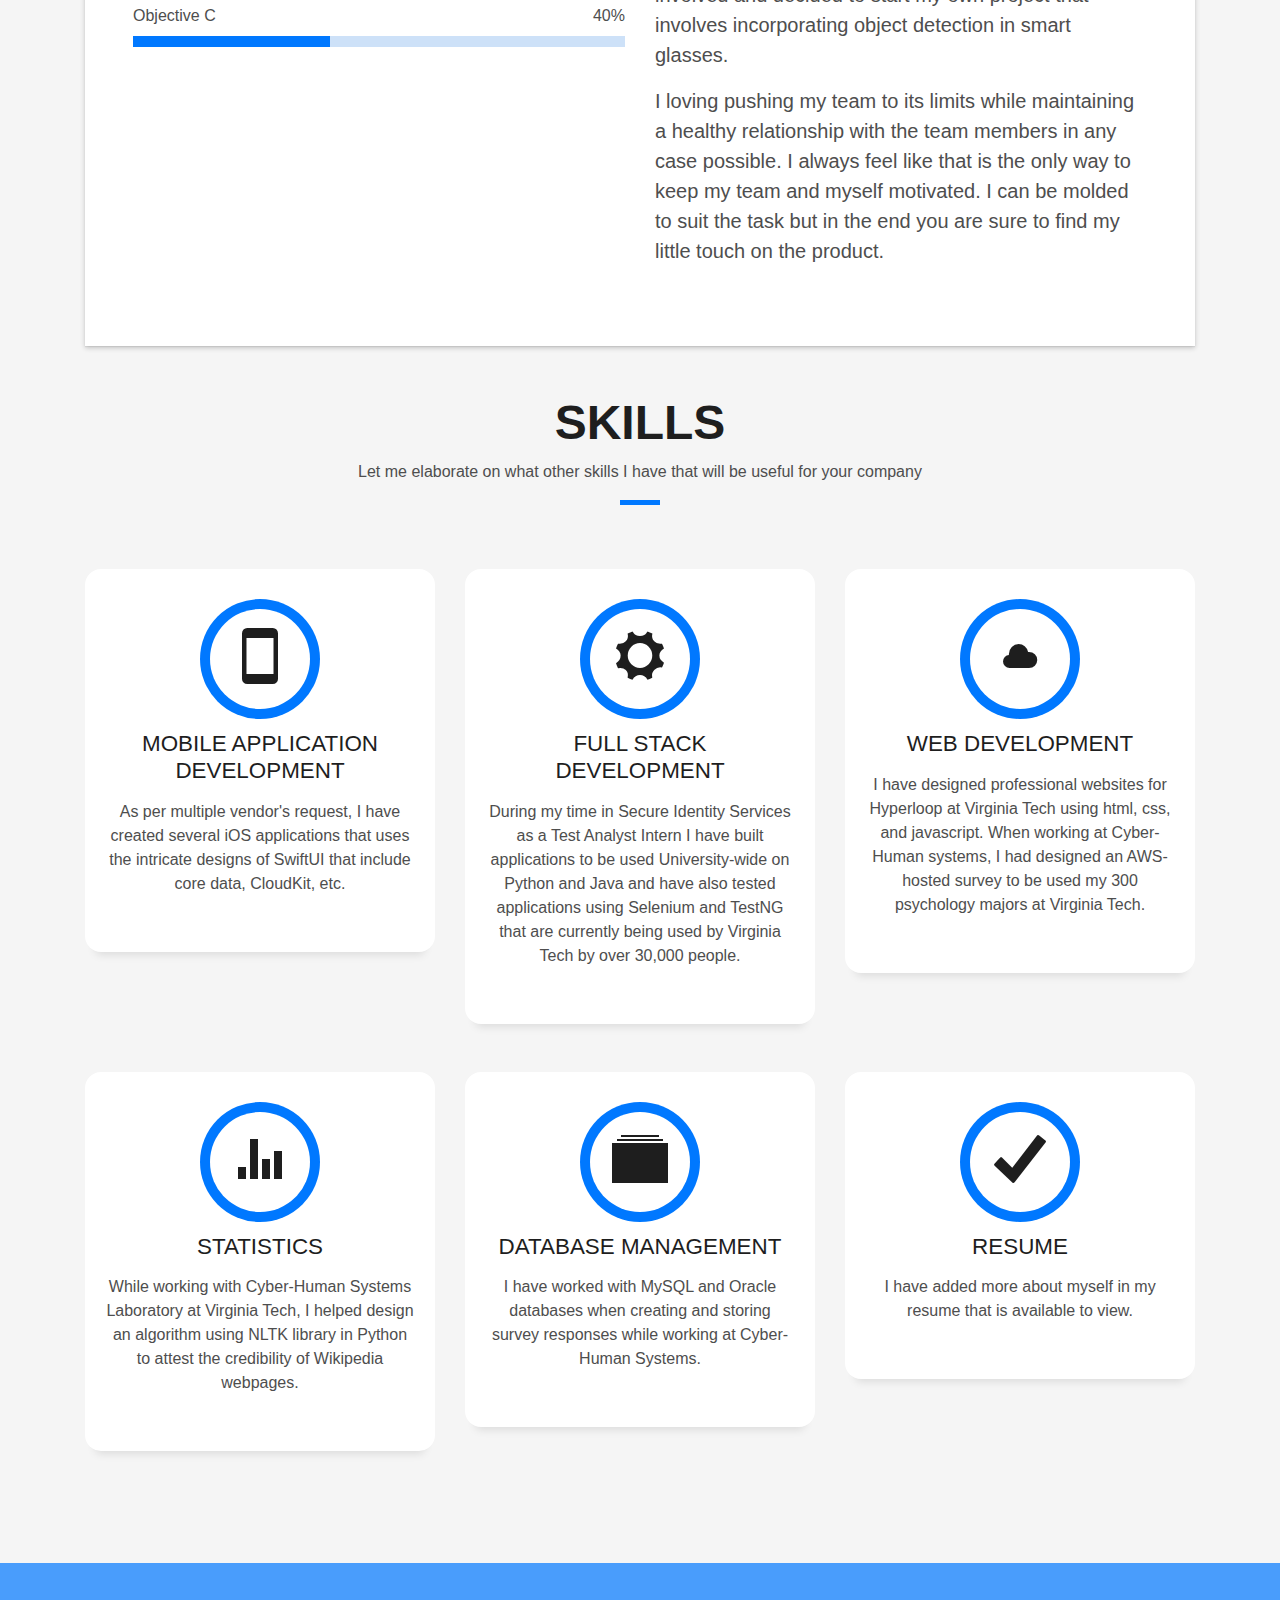
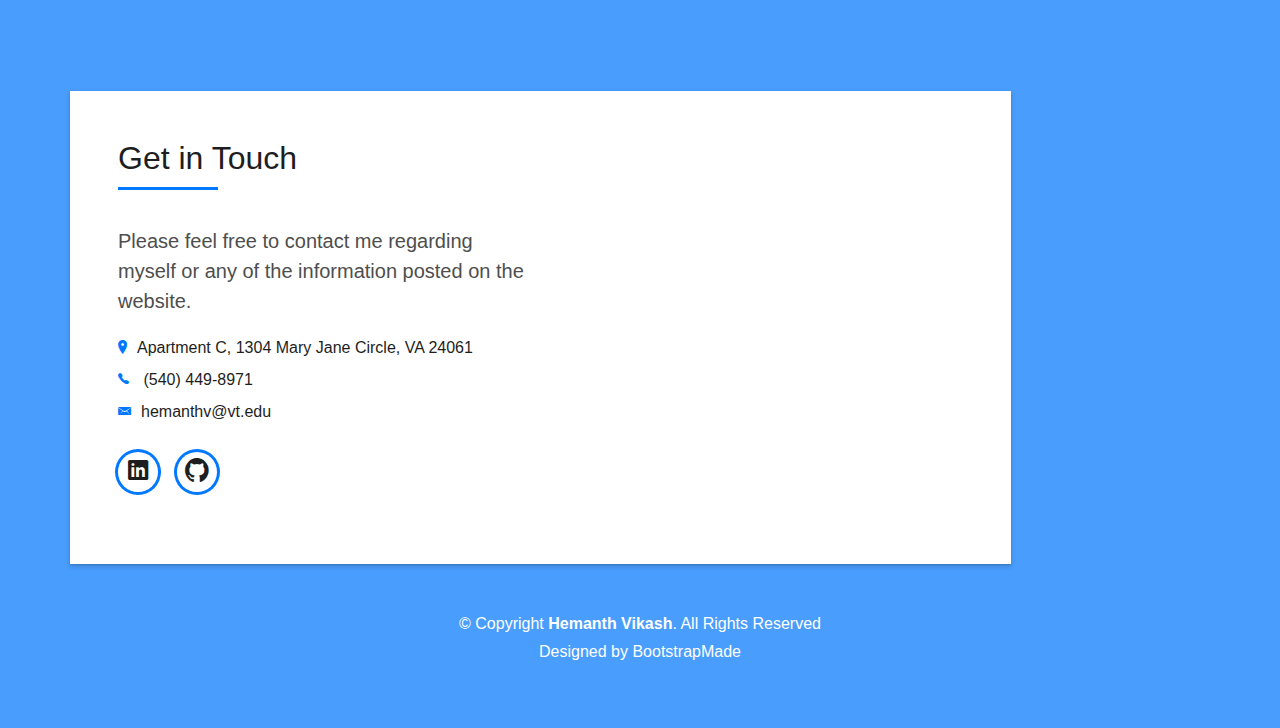
==== commit 5ae41c97: "Changed images" ====
--- a/index.html
+++ b/index.html
@@ -8,7 +8,7 @@
   <meta content="" name="description">
 
   <!-- Favicons -->
-  <link href="img/favicon.png" rel="icon">
+  <link href="img/h.png" rel="icon">
   <link href="img/apple-touch-icon.png" rel="apple-touch-icon">
 
   <!-- Bootstrap CSS File -->
@@ -68,7 +68,7 @@
   <!--/ Nav End /-->
 
   <!--/ Intro Skew Star /-->
-  <div id="home" class="intro route bg-image" style="background-image: url(img/intro-bg.jpg)">
+  <div id="home" class="intro route bg-image" style="background-image: url(img/My-small-image.png)">
     <div class="overlay-itro"></div>
     <div class="intro-content display-table">
       <div class="table-cell">
@@ -76,7 +76,7 @@
           <!--<p class="display-6 color-d">Hello, world!</p>-->
           <h1 class="intro-title mb-4">Hemanth Vikash Kannan Rajan</h1>
           <p class="intro-subtitle">
-            <span class="text-slider-items">iOS Application Developer,Data Analyst,Full Stack Developer,Web Developer</span>
+            <span class="text-slider-items">Undergraduate Researcher,iOS Application Developer,Data Analyst,Full Stack Developer,Web Developer</span>
             <strong class="text-slider"></strong>
           </p>
           <!-- <p class="pt-3"><a class="btn btn-primary btn js-scroll px-4" href="#about" role="button">Learn More</a></p> -->
